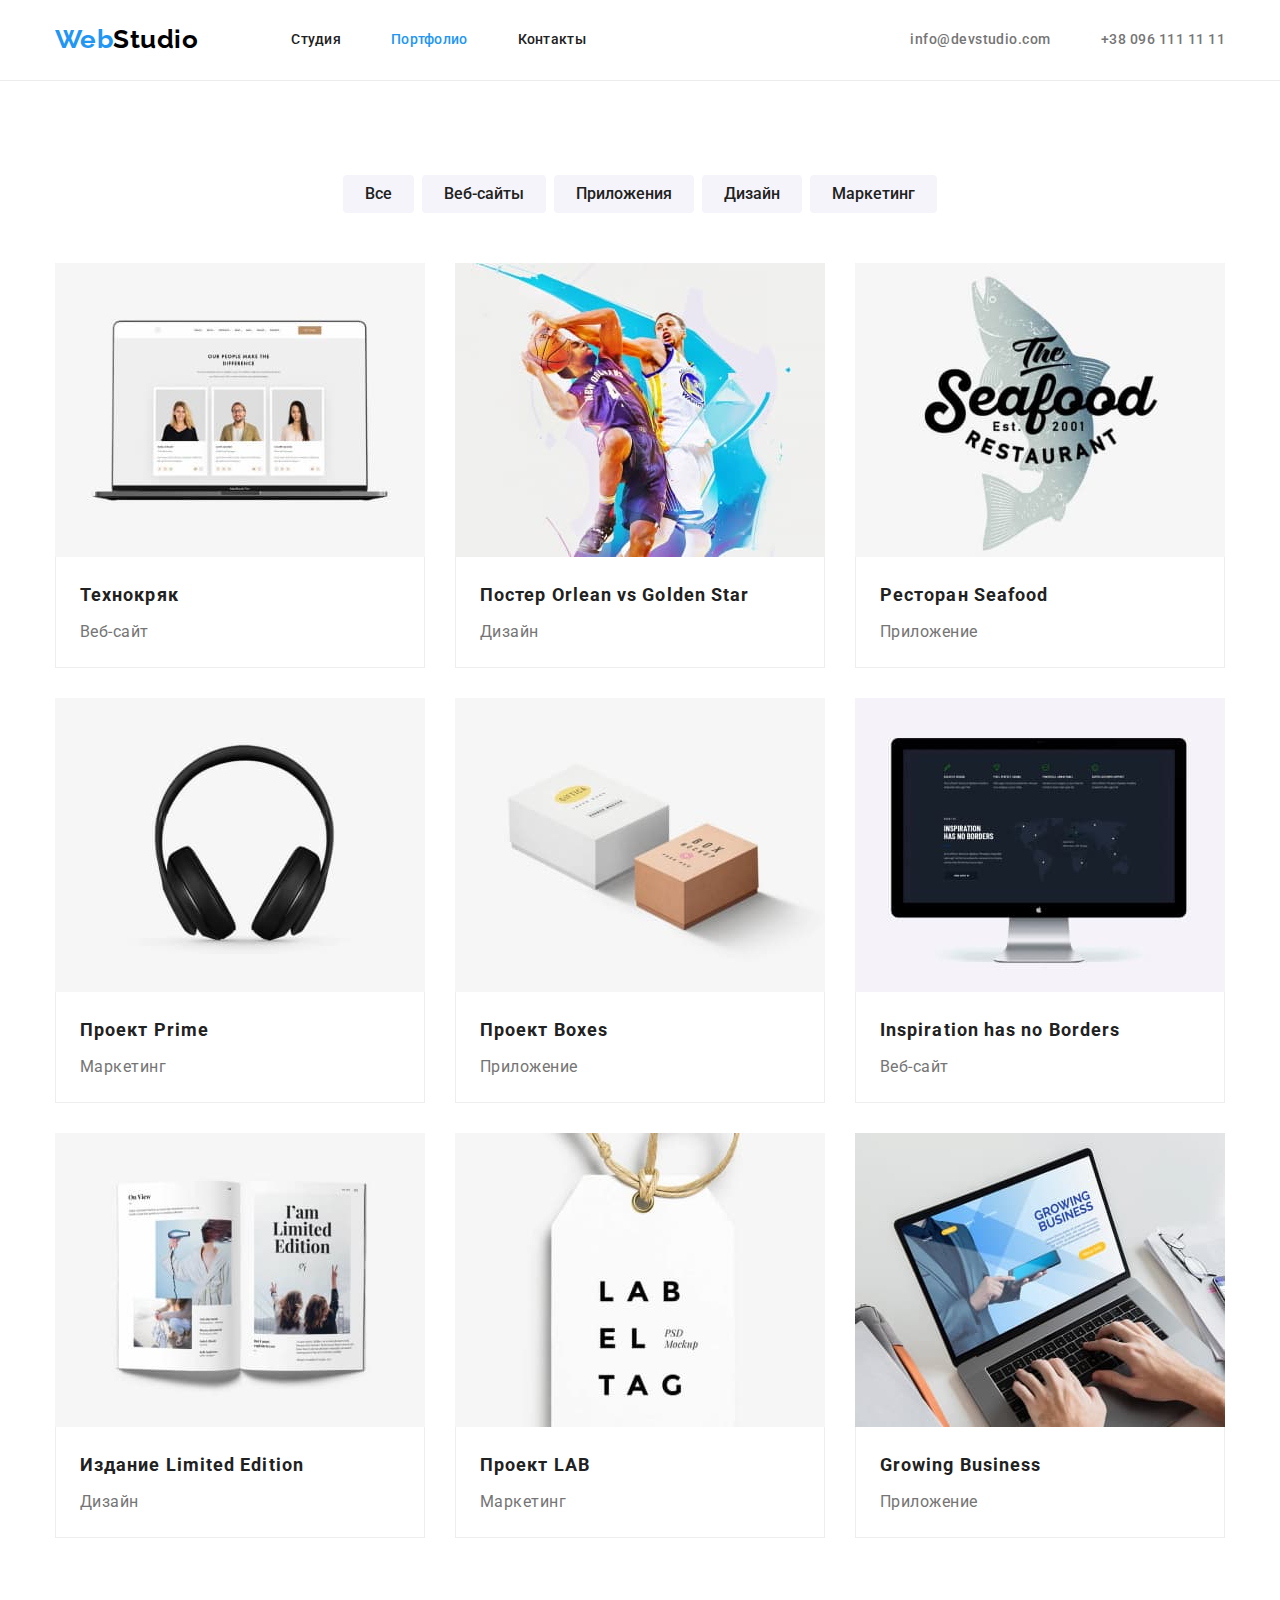
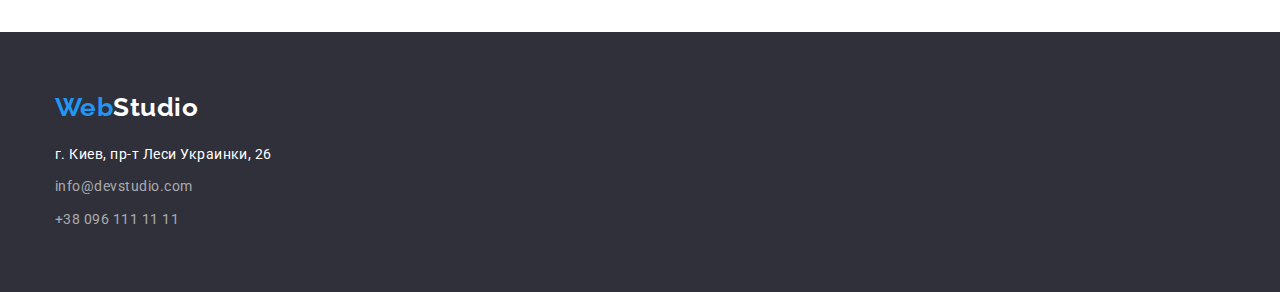
==== portfolio.html @ d902b006 "добавляет 3 домашнюю работу" ====
<!DOCTYPE html>
<html lang="ru">
    <head>        
        <meta charset="UTF-8">
        <meta http-equiv="X-UA-Compatible" content="IE=edge">
        <meta name="viewport" content="width=device-width, initial-scale=1.0">
        <title>Портфолио</title>
        <link rel="preconnect" href="https://fonts.gstatic.com">
        <link href="https://fonts.googleapis.com/css2?family=Raleway:wght@700&family=Roboto:wght@400;500;700;900&display=swap"
            rel="stylesheet">
        <link rel="stylesheet" href="https://cdnjs.cloudflare.com/ajax/libs/modern-normalize/0.2.0/modern-normalize.min.css">
        <link rel="stylesheet" href="./css/style.css">
    </head>

    <body>
        <header class="page-header"> 
            <div class="conteiner nav-conteiner">
                <nav class="nav-content">
                    <div class="whole-logo"><a class="logo-heder" href=""> <span class="logo-accent">Web</span>Studio</a></div>
                    <div class="nav-item-position">
                        <ul class="navigation-list list">
                            <li>
                                <a class="link" href="./index.html">Студия</a>
                            </li>
                            <li>
                                <a class="link-active" href="">Портфолио</a>
                            </li>
                            <li>
                                <a class="link" href="">Контакты</a>
                            </li>
                        </ul>
                    </div>
                </nav> 
                <address>   
                    <ul class="list addres-list">
                        <li>
                            <a class="addres-link" href="info@devstudio.com">info@devstudio.com</a>
                        </li>
                        <li>
                            <a class="addres-link" href="tel:+380961111111">+38 096 111 11 11</a>
                        </li>
                    </ul>
                </address>
            </div>
        </header>
        <main>   
             <section class="section">
                <div class="conteiner">
                    <h1 class="visually-hidden">Фильтр</h1>            
                    <ul class="button-list list">
                        <li>
                            <button class="button" type="button">Все</button>
                        </li>
                        <li>
                            <button class="button" type="button">Веб-сайты</button>
                        </li>
                        <li>
                            <button class="button" type="button">Приложения</button>
                        </li>
                        <li>
                            <button class="button" type="button">Дизайн</button>
                        </li>
                        <li>
                            <button class="button" type="button">Маркетинг</button>
                        </li>
                    </ul>
                    <ul class="button-list-img list">
                        <li class="item">
                                <a href=""> 
                                <img src="./img-portfolio/img7.jpg" alt="Десктоп с открытой страницей веб студии" width="370" height="294">
                                </a>
                                <div class="card-content">
                                    <h2 class="filtr-title">Технокряк</h2>
                                    <p class="filtr-text">Веб-сайт</p>
                                </div>
                        </li>
                        <li class="item">
                            <a href="">
                                <img src="./img-portfolio/img8.jpg" alt="Постер с двумя игращими баскетболистами" width="370" height="294">
                            </a>
                            <div class="card-content">
                                <h2 class="filtr-title">Постер <span lang="en"> Orlean vs Golden Star</span></h2>
                                <p class="filtr-text">Дизайн</p>
                            </div>
                        </li>
                        <li class="item">
                            <a href="">
                                <img src="./img-portfolio/img9.jpg" alt="Логотип ресторана с лососем" width="370" height="294">
                            </a>
                            <div class="card-content">
                                <h2 class="filtr-title">Ресторан <span lang="en">Seafood</span></h2>
                                <p class="filtr-text">Приложение</p>
                            </div>
                        </li>
                        <li class="item">
                            <a href="">
                                <img src="./img-portfolio/img10.jpg" alt="Наушники" width="370" height="294">
                            </a>
                            <div class="card-content">
                                <h2 class="filtr-title">Проект <span lang="en">Prime</span></h2>
                                <p class="filtr-text">Маркетинг</p>
                            </div>  
                        </li>
                        <li class="item">
                            <a href="">
                                <img src="./img-portfolio/img11.jpg" alt="Две коробки" width="370" height="294">
                            </a>
                             <div class="card-content">
                                <h2 class="filtr-title">Проект <span lang="en">Boxes</span></h2>
                                <p class="filtr-text">Приложение</p>
                            </div>
                        </li>
                        <li class="item">
                            <a href="">
                                <img src="./img-portfolio/img12.jpg" alt="Манитор" width="370" height="294">
                            </a>
                            <div class="card-content">
                                <h2 lang="en" class="filtr-title">Inspiration has no Borders</h2>
                                <p class="filtr-text">Веб-сайт</p>
                            </div>
                        </li>
                        <li class="item">
                            <a href="">
                                <img src="./img-portfolio/img13.jpg" alt="Журнал" width="370" height="294">
                            </a>
                            <div class="card-content">
                                <h2 class="filtr-title">Издание <span lang="en">Limited Edition</span></h2>
                                <p class="filtr-text">Дизайн</p>
                            </div> 
                        </li>
                        <li class="item">
                            <a href="">
                                <img src="./img-portfolio/img14.jpg" alt="Бирка" width="370" height="294">
                            </a>
                            <div class="card-content">
                                <h2 class="filtr-title">Проект <span lang="en">LAB</span></h2>
                                <p class="filtr-text">Маркетинг</p>
                            </div>
                        </li>
                        <li class="item">
                            <a href="">
                                <img src="./img-portfolio/img15.jpg" alt="Работа на десктопе" width="370" height="294">
                            </a>
                            <div class="card-content">
                                <h2 lang="en" class="filtr-title">Growing Business</h2>
                                <p class="filtr-text">Приложение</p>
                            </div>
                        </li>
                    </ul>
                </div>
            </section>
        </main>
    <footer class="footer-section">
        <div class="conteiner">
          <div class="whole-logo-footer"><a class="logo-footer" href=""> <span class="logo-accent">Web</span>Studio</a></div>  
            <address>
                <ul class="list-links list">
                    <li> 
                        <a class="footer-address" href="https://goo.gl/maps/ZnSTFUXLA3fi5XPu8" target="_blank" rel="noopener noreferrer">г. Киев, пр-т Леси Украинки, 26</a> 
                    </li>                     
                    <li>
                        <a class="footer-links" href="info@devstudio.com">info@devstudio.com</a>
                    </li>
                    <li>
                        <a class="footer-links" href="tel:+380961111111">+38 096 111 11 11</a>
                    </li>
                </ul> 
            </address>
        </div>               
    </footer>             
</body>

</html>
---- css/style.css ----
:root {
  --accent-color: #2196f3;
  --main-text-color: #757575;
  --title-color: #212121;
  --buttons-color: #f5f4fa;
  --complementary-color: #ffffff;
  --hover-focus-color: #188ce8;
}
body {
  color: var(--main-text-color);
  background-color: var(--complementary-color);
  font-family: 'Roboto', sans-serif;
  letter-spacing: 0.03em;
}
h1,
h2,
h3,
p,
ul {
  margin-top: 0px;
}

.logo-heder {
  color: black;
  font-family: Raleway;
  font-weight: 700;
  font-size: 26px;
  line-height: 1.19;
  text-decoration: none;
}
.logo-footer {
  color: var(--complementary-color);
  font-family: Raleway;
  font-weight: 700;
  font-size: 26px;
  line-height: 1.19;
  text-decoration: none;
}
.logo-accent {
  color: var(--accent-color);
}
.page-header {
  border-bottom: 1px solid #ececec;
  padding-top: 24px;
  padding-bottom: 25px;
}

.navigation-list {
  font-style: normal;
  list-style-type: none;
  margin-bottom: 0px;
  margin-top: 0px;

  display: flex;
}

.navigation-list li {
  margin-right: 50px;
}
.navigation-list li:last-child {
  margin-right: 0px;
}

.nav-content {
  display: flex;
  align-items: center;
  margin-right: auto;
}
.nav-conteiner {
  display: flex;
  align-items: center;
}
.addres-list {
  display: flex;
  margin-bottom: 0px;
  margin-top: 0px;
}

.addres-list .addres-link {
  color: var(--main-text-color);
  font-style: normal;
  text-decoration: none;
  font-weight: 500;
  font-size: 14px;
  line-height: 1.14;
}
.addres-list :not(:first-child) {
  margin-left: 50px;
}
.addres-list .addres-link:hover {
  color: var(--accent-color);
}
.addres-link:focus {
  color: var(--accent-color);
}

.whole-logo {
  display: block;
  margin-right: 93px;
}

.link {
  color: var(--title-color);
  font-weight: 500;
  font-size: 14px;
  line-height: 1.14;
  letter-spacing: 0.02em;
  text-decoration: none;
}

.link:hover {
  color: var(--accent-color);
}
.link:focus {
  color: var(--accent-color);
}

.link-active:active {
  color: var(--accent-color);
}
.link-active {
  color: var(--accent-color);
  font-weight: 500;
  font-size: 14px;
  line-height: 1.14;
  letter-spacing: 0.02em;
  text-decoration: none;
}
.link-active:hover {
  color: var(--title-color);
}
.link-active:focus {
  color: var(--title-color);
}

.hero-section {
  padding-top: 200px;
  padding-bottom: 200px;

  background-color: #2f303a;
  font-weight: 900;
  font-size: 44px;
  line-height: 1.36;
  text-align: center;
  letter-spacing: 0.06em;
  text-transform: uppercase;
}
.hero-title {
  color: var(--complementary-color);
  font-weight: 900;
  font-style: normal;
  font-size: 44px;
  line-height: 1.36;
  text-align: center;
  letter-spacing: 0.06em;
  text-transform: uppercase;
  margin-bottom: 30px;
}
.hero-button {
  display: block;
  margin-left: auto;
  margin-right: auto;
  color: var(--complementary-color);
  background-color: var(--accent-color);
  font-weight: 700;
  font-size: 16px;
  line-height: 1.87;
  align-items: center;
  text-align: center;
  letter-spacing: 0.06em;
  cursor: pointer;
  border-radius: 4px;
  border: none;
  height: 50px;
  min-width: 200px;
  width: 200px;
  height: 50px;
}
.hero-button:hover {
  color: var(--complementary-color);
  background-color: var(--hover-focus-color);
}
.hero-button:focus {
  color: var(--complementary-color);
  background-color: var(--hover-focus-color);
}
.title {
  color: var(--title-color);
  font-weight: 700;
  font-size: 36px;
  line-height: 1.16;
  text-align: center;
  margin-bottom: 50px;
}
.list {
  list-style: none;
  padding-left: 0px;
  margin: 0;
}
.footer-section {
  background-color: #2f303a;
  padding-top: 60px;
  padding-bottom: 60px;
}

.whole-logo-footer {
  margin-bottom: 20px;
}

.list-links {
  list-style-type: none;
  font-size: 14px;
  line-height: 1.71;
}

.list-links li:not(:last-child) {
  margin-bottom: 9px;
}
.footer-links {
  color: rgba(255, 255, 255, 0.6);
  text-decoration: none;
  font-style: normal;
  font-weight: normal;
  font-size: 14px;
  line-height: 1.71;
}

.footer-address {
  color: var(--complementary-color);
  text-decoration: none;
  font-style: normal;
  font-weight: normal;
  font-size: 14px;
  line-height: 1.71;
}

.button {
  color: var(--title-color);
  background-color: var(--buttons-color);
  font-weight: 500;
  font-size: 16px;
  line-height: 1.62;
  text-align: center;
  cursor: pointer;
  font-family: inherit;
  border-radius: 4px;
  padding-left: 22px;
  padding-right: 22px;
  padding-top: 6px;
  padding-bottom: 6px;
  border: none;
}

.button-list {
  display: flex;
  justify-content: center;
  margin-bottom: 50px;

  list-style-type: none;
  font-family: inherit;
}

.button-list > li:not(:last-child) {
  margin-right: 8px;
}
.button:hover {
  color: var(--complementary-color);
  background-color: var(--accent-color);
}
.button:focus {
  color: var(--complementary-color);
  background-color: var(--accent-color);
}

.button-list-img {
  display: flex;
  flex-wrap: wrap;
  padding: 0;
  margin: 0;

  list-style-type: none;
  font-family: inherit;
}

.item {
  width: calc(100%-60px / 3);
  margin-right: 30px;
  margin-bottom: 30px;
}

.item:nth-child(3n) {
  margin-right: 0px;
}
.item:nth-last-child(-n + 3) {
  margin-bottom: 0px;
}

.card-content {
  padding-left: 24px;
  padding-right: 24px;
  padding-top: 20px;
  padding-bottom: 20px;
  border-right: 1px solid #eeeeee;
  border-bottom: 1px solid #eeeeee;
  border-left: 1px solid #eeeeee;
}
.visually-hidden {
  position: absolute !important;
  clip: rect(1px 1px 1px 1px);
  clip: rect(1px, 1px, 1px, 1px);
  padding: 0 !important;
  border: 0 !important;
  height: 1px !important;
  width: 1px !important;
  overflow: hidden;
}
.about-section {
  background-color: var(--buttons-color);
}
.about-us-title {
  color: var(--title-color);
  font-weight: 700;
  font-size: 14px;
  line-height: 1.14;
  text-transform: uppercase;
  margin-bottom: 10px;
}
.about-us-text {
  color: var(--main-text-color);
  font-size: 14px;
  line-height: 1.71;
}
.about-item {
  margin-right: 30px;
}
.about-item:last-child {
  margin-right: 0px;
}
.filtr-title {
  margin: 0;
  margin-bottom: 4px;

  color: var(--title-color);
  font-weight: 700;
  font-size: 18px;
  line-height: 2;
  letter-spacing: 0.06em;
}
.filtr-text {
  font-size: 16px;
  line-height: 1.87;
  margin-bottom: 0px;
}
.names-of-team {
  color: var(--title-color);
  font-weight: 500;
  font-size: 16px;
  line-height: 1.18;
  margin: 0;
  margin-bottom: 10px;
}
.position-of-team {
  font-size: 16px;
  line-height: 1.18;
  margin-bottom: 0px;
}
.conteiner {
  box-sizing: border-box;
  width: 1200px;
  margin-left: auto;
  margin-right: auto;
  padding-left: 15px;
  padding-right: 15px;
}

img {
  display: block;
  max-width: 100%;
  height: auto;
}
.section {
  padding-top: 94px;
  padding-bottom: 94px;
}
.section-no {
  padding-bottom: 94px;
}
.about {
  display: flex;
}
.items {
  display: flex;
  justify-content: space-between;
}
.work {
  display: flex;
  justify-content: space-between;
}
.card-item {
  display: flex;
  flex-direction: column;
  background-color: var(--complementary-color);
  text-align: center;
  box-shadow: 0px 1px 3px rgba(0, 0, 0, 0.12), 0px 1px 1px rgba(0, 0, 0, 0.14),
    0px 2px 1px rgba(0, 0, 0, 0.2);
  border-radius: 0px 0px 4px 4px;
}
.card-item-team {
  padding-top: 30px;
  padding-bottom: 30px;
}
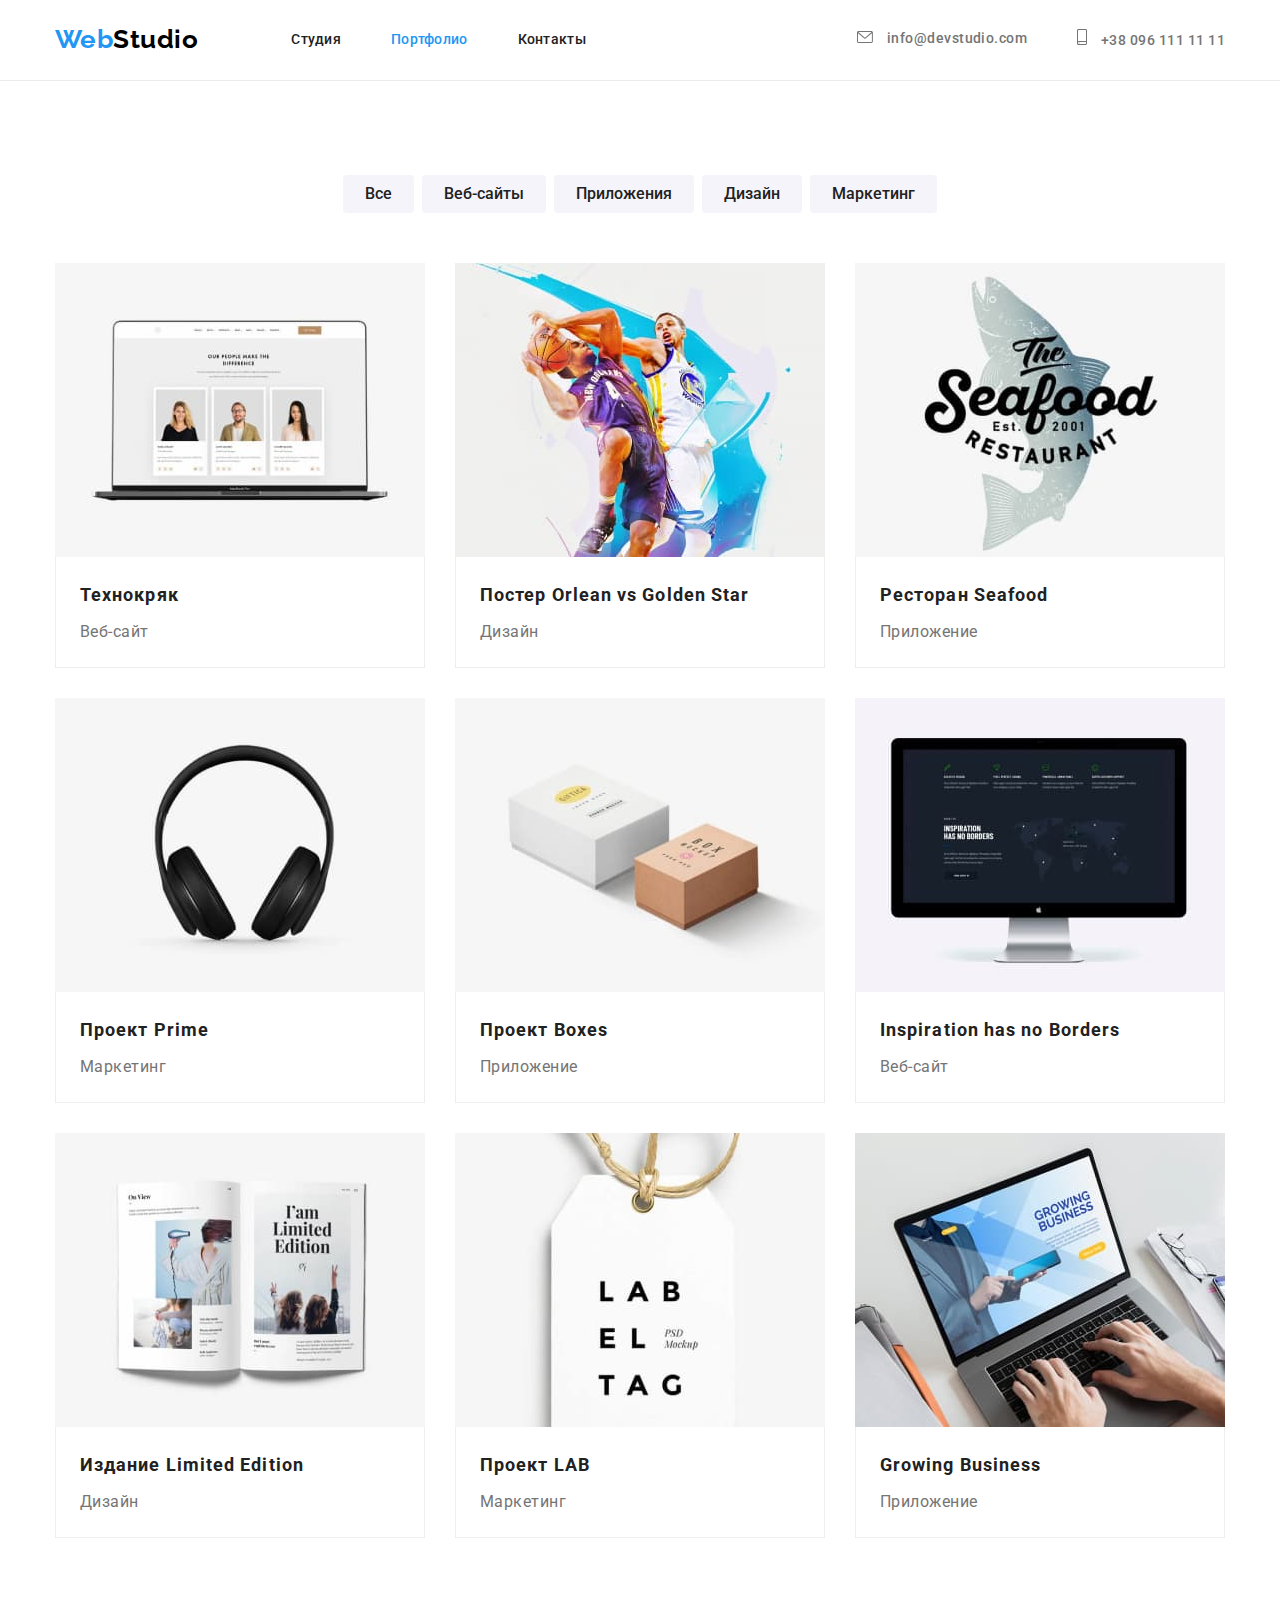
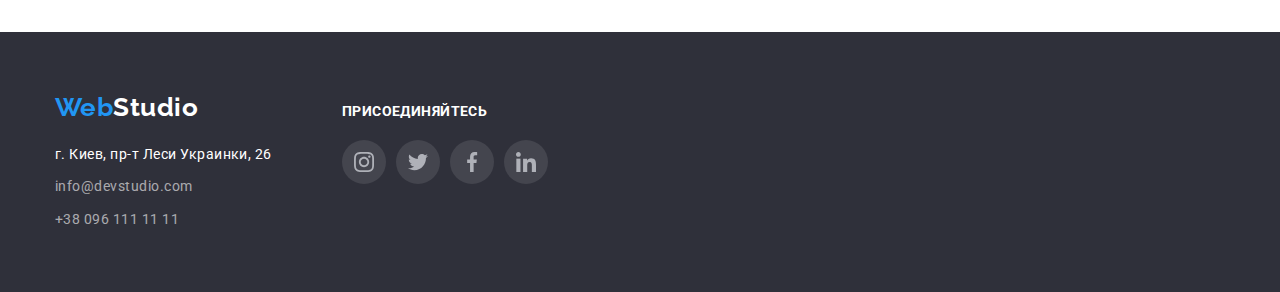
==== commit 52e31d84: "добавляет иконки конверта и телефона, и футер" ====
--- a/portfolio.html
+++ b/portfolio.html
@@ -34,10 +34,20 @@
                 <address>   
                     <ul class="list addres-list">
                         <li>
-                            <a class="addres-link" href="info@devstudio.com">info@devstudio.com</a>
-                        </li>
-                        <li>
-                            <a class="addres-link" href="tel:+380961111111">+38 096 111 11 11</a>
+                            <a class="addres-link" href="info@devstudio.com">
+                                <svg width=16 hight=12 class="envelope-icon">
+                                    <use href="./images/sprite.svg#icon-envelope"></use>
+                                </svg>
+                                info@devstudio.com
+                            </a>
+                        </li>
+                        <li>
+                            <a class="addres-link" href="tel:+380961111111">
+                                <svg width=10 hight=16 class="smartphone-icon">
+                                    <use href="./images/sprite.svg#icon-smartphone"></use>
+                                </svg>
+                                +38 096 111 11 11
+                            </a>
                         </li>
                     </ul>
                 </address>
@@ -65,26 +75,28 @@
                         </li>
                     </ul>
                     <ul class="button-list-img list">
-                        <li class="item">
-                                <a href=""> 
+                        <li class="item card">
+                            <a class="filtr-link" href=""> 
                                 <img src="./img-portfolio/img7.jpg" alt="Десктоп с открытой страницей веб студии" width="370" height="294">
-                                </a>
+                             </a>      
                                 <div class="card-content">
                                     <h2 class="filtr-title">Технокряк</h2>
                                     <p class="filtr-text">Веб-сайт</p>
-                                </div>
-                        </li>
-                        <li class="item">
-                            <a href="">
+                                </div>  
+                                                  
+                        </li>
+                        <li class="item">
+                            <a class="filtr-link" href="">
                                 <img src="./img-portfolio/img8.jpg" alt="Постер с двумя игращими баскетболистами" width="370" height="294">
-                            </a>
-                            <div class="card-content">
-                                <h2 class="filtr-title">Постер <span lang="en"> Orlean vs Golden Star</span></h2>
-                                <p class="filtr-text">Дизайн</p>
-                            </div>
-                        </li>
-                        <li class="item">
-                            <a href="">
+                           </a>
+                                <div class="card-content">
+                                    <h2 class="filtr-title">Постер <span lang="en"> Orlean vs Golden Star</span></h2>
+                                    <p class="filtr-text">Дизайн</p>
+                                </div> 
+                             
+                        </li>
+                        <li class="item">
+                            <a class="filtr-link" href="">
                                 <img src="./img-portfolio/img9.jpg" alt="Логотип ресторана с лососем" width="370" height="294">
                             </a>
                             <div class="card-content">
@@ -93,7 +105,7 @@
                             </div>
                         </li>
                         <li class="item">
-                            <a href="">
+                            <a class="filtr-link" href="">
                                 <img src="./img-portfolio/img10.jpg" alt="Наушники" width="370" height="294">
                             </a>
                             <div class="card-content">
@@ -102,7 +114,7 @@
                             </div>  
                         </li>
                         <li class="item">
-                            <a href="">
+                            <a class="filtr-link" href="">
                                 <img src="./img-portfolio/img11.jpg" alt="Две коробки" width="370" height="294">
                             </a>
                              <div class="card-content">
@@ -111,7 +123,7 @@
                             </div>
                         </li>
                         <li class="item">
-                            <a href="">
+                            <a class="filtr-link" href="">
                                 <img src="./img-portfolio/img12.jpg" alt="Манитор" width="370" height="294">
                             </a>
                             <div class="card-content">
@@ -120,7 +132,7 @@
                             </div>
                         </li>
                         <li class="item">
-                            <a href="">
+                            <a class="filtr-link" href="">
                                 <img src="./img-portfolio/img13.jpg" alt="Журнал" width="370" height="294">
                             </a>
                             <div class="card-content">
@@ -129,7 +141,7 @@
                             </div> 
                         </li>
                         <li class="item">
-                            <a href="">
+                            <a class="filtr-link" href="">
                                 <img src="./img-portfolio/img14.jpg" alt="Бирка" width="370" height="294">
                             </a>
                             <div class="card-content">
@@ -138,7 +150,7 @@
                             </div>
                         </li>
                         <li class="item">
-                            <a href="">
+                            <a class="filtr-link" href="">
                                 <img src="./img-portfolio/img15.jpg" alt="Работа на десктопе" width="370" height="294">
                             </a>
                             <div class="card-content">
@@ -151,22 +163,60 @@
             </section>
         </main>
     <footer class="footer-section">
-        <div class="conteiner">
-          <div class="whole-logo-footer"><a class="logo-footer" href=""> <span class="logo-accent">Web</span>Studio</a></div>  
-            <address>
-                <ul class="list-links list">
-                    <li> 
-                        <a class="footer-address" href="https://goo.gl/maps/ZnSTFUXLA3fi5XPu8" target="_blank" rel="noopener noreferrer">г. Киев, пр-т Леси Украинки, 26</a> 
-                    </li>                     
-                    <li>
-                        <a class="footer-links" href="info@devstudio.com">info@devstudio.com</a>
-                    </li>
-                    <li>
-                        <a class="footer-links" href="tel:+380961111111">+38 096 111 11 11</a>
-                    </li>
-                </ul> 
-            </address>
-        </div>               
+     <div class="conteiner">
+         <div class="footer-wrap">
+            <div class="footer-part">
+            <div class="whole-logo-footer"><a class="logo-footer" href=""> <span class="logo-accent">Web</span>Studio</a></div>  
+                <address class="addres">
+                    <ul class="list-links list">
+                        <li> 
+                            <a class="footer-address" href="https://goo.gl/maps/ZnSTFUXLA3fi5XPu8" target="_blank" rel="noopener noreferrer">г. Киев, пр-т Леси Украинки, 26</a> 
+                        </li>                     
+                        <li>
+                            <a class="footer-links" href="info@devstudio.com">info@devstudio.com</a>
+                        </li>
+                        <li>
+                            <a class="footer-links" href="tel:+380961111111">+38 096 111 11 11</a>
+                        </li>
+                    </ul> 
+                </address>
+            </div>
+            <div class="footer-part">
+                <h3 class="join-title">присоединяйтесь</h3>
+                <ul class="social-list list">
+                    <li class="social-item">
+                        <a class="social-icon-link" href="">
+                            <svg class="social-icon join">
+                                <use href="./images/sprite.svg#icon-instagram"></use>
+                            </svg>
+                        </a>
+                    </li>
+                    <li class="social-item">
+                        <a class="social-icon-link" href="">
+                            <svg class="social-icon join">
+                                <use href="./images/sprite.svg#icon-twitter"></use>
+                            </svg>
+                        </a>
+                    </li>
+                    <li class="social-item">
+                        <a class="social-icon-link" href="">
+                            <svg class="social-icon join">
+                                <use href="./images/sprite.svg#icon-facebook"></use>
+                            </svg>
+                        </a>
+                    </li>
+                    <li class="social-item">
+                        <a class="social-icon-link" href="">
+                            <svg class="social-icon join">
+                                <use href="./images/sprite.svg#icon-linkedin"></use>
+                            </svg>
+                        </a>
+                    </li>
+                
+                </ul>
+            </div>
+        </div>
+    </div>               
     </footer>             
 </body>
 
--- a/css/style.css
+++ b/css/style.css
@@ -137,16 +137,30 @@
   padding-top: 200px;
   padding-bottom: 200px;
 
-  background-color: #2f303a;
   font-weight: 900;
   font-size: 44px;
   line-height: 1.36;
   text-align: center;
   letter-spacing: 0.06em;
   text-transform: uppercase;
-}
+
+  max-width: 1600px;
+  background-size: cover;
+  background-position: center;
+  background-repeat: no-repeat;
+  background-image: linear-gradient(
+      rgba(47, 48, 58, 0.4),
+      rgba(47, 48, 58, 0.4)
+    ),
+    url(../images/img.hero.jpg);
+}
+
 .hero-title {
-  color: var(--complementary-color);
+  margin-bottom: 30px;
+  width: 696px;
+  margin-left: auto;
+  margin-right: auto;
+
   font-weight: 900;
   font-style: normal;
   font-size: 44px;
@@ -154,8 +168,9 @@
   text-align: center;
   letter-spacing: 0.06em;
   text-transform: uppercase;
-  margin-bottom: 30px;
-}
+  color: var(--complementary-color);
+}
+
 .hero-button {
   display: block;
   margin-left: auto;
@@ -232,6 +247,12 @@
   font-weight: normal;
   font-size: 14px;
   line-height: 1.71;
+}
+.footer-links:hover,
+.footer-address:hover,
+.footer-links:focus,
+.footer-address:focus {
+  color: var(--hover-focus-color);
 }
 
 .button {
@@ -249,6 +270,7 @@
   padding-top: 6px;
   padding-bottom: 6px;
   border: none;
+  display: inline-block;
 }
 
 .button-list {
@@ -263,15 +285,20 @@
 .button-list > li:not(:last-child) {
   margin-right: 8px;
 }
-.button:hover {
+.button:hover,
+.button:focus {
   color: var(--complementary-color);
   background-color: var(--accent-color);
-}
-.button:focus {
-  color: var(--complementary-color);
-  background-color: var(--accent-color);
-}
-
+  box-shadow: 0px 4px 4px 0px #000000 25 %;
+}
+
+.filtr-link:hover .item {
+  box-shadow: 1px 4px 6px 0px 0, 0, 0, 0, 16;
+
+  box-shadow: 0px 4px 4px 0px 0, 0, 0, 0, 06;
+
+  box-shadow: 0px 1px 1px 0px 0, 0, 0, 0, 12;
+}
 .button-list-img {
   display: flex;
   flex-wrap: wrap;
@@ -324,6 +351,7 @@
   line-height: 1.14;
   text-transform: uppercase;
   margin-bottom: 10px;
+  margin-top: 30px;
 }
 .about-us-text {
   color: var(--main-text-color);
@@ -351,6 +379,12 @@
   line-height: 1.87;
   margin-bottom: 0px;
 }
+
+/* ховер на крточки фильтра */
+.filtr-link:hover .item {
+  box-shadow: 0px 4px 4px 0px 0, 0, 0, 0, 25;
+}
+
 .names-of-team {
   color: var(--title-color);
   font-weight: 500;
@@ -362,7 +396,7 @@
 .position-of-team {
   font-size: 16px;
   line-height: 1.18;
-  margin-bottom: 0px;
+  margin-bottom: 16px;
 }
 .conteiner {
   box-sizing: border-box;
@@ -409,3 +443,144 @@
   padding-top: 30px;
   padding-bottom: 30px;
 }
+
+/* иконки в хедере */
+
+.envelope-icon {
+  width: 16px;
+  height: 12px;
+  margin-right: 10px;
+  fill: var(--main-text-color);
+}
+.smartphone-icon {
+  width: 10px;
+  height: 16px;
+  margin-right: 10px;
+  fill: var(--main-text-color);
+}
+.addres-link:focus .envelope-icon,
+.addres-link:hover .envelope-icon {
+  fill: var(--hover-focus-color);
+}
+
+.addres-link:focus .smartphone-icon,
+.addres-link:hover .smartphone-icon {
+  fill: var(--hover-focus-color);
+}
+/* иконки о нас */
+
+.about-item::before {
+  content: '';
+  display: inline-flex;
+  width: 270px;
+  height: 120px;
+  background-color: var(--buttons-color);
+  background-repeat: no-repeat;
+  background-position: center;
+  background-size: auto;
+}
+
+.antenna::before {
+  content: '';
+  background-image: url(../images/antenna.svg);
+}
+.clock::before {
+  content: '';
+  background-color: var(--buttons-color);
+  background-image: url(../images/clock.svg);
+}
+.diagram::before {
+  content: '';
+  background-color: var(--buttons-color);
+  background-image: url(../images/diagram.svg);
+}
+.astronaut::before {
+  content: '';
+  background-color: var(--buttons-color);
+  background-image: url(../images/astronaut.svg);
+}
+
+/* иконки клиентов */
+
+.clients-list-item {
+  width: calc(100%-150px / 6);
+}
+.clients-list-item:not(:last-child) {
+  margin-right: 30px;
+}
+
+.client-link {
+  display: flex;
+  border: 1px solid #afb1b8;
+  border-radius: 3px;
+  fill: #afb1b8;
+}
+.clients-list {
+  display: flex;
+  flex-wrap: nowrap;
+}
+.client-link:hover .client-icon {
+  fill: var(--hover-focus-color);
+  border: 1px solid var(--hover-focus-color);
+}
+.client-link:focus .client-icon {
+  fill: var(--hover-focus-color);
+  border: 1px solid var(--hover-focus-color);
+}
+
+/* иконки соцсети */
+
+.social-icon {
+  width: 20px;
+  height: 20px;
+  fill: #afb1b8;
+}
+.social-item {
+  display: inline-flex;
+}
+.social-icon-link {
+  display: inline-flex;
+  width: 44px;
+  height: 44px;
+  justify-content: center;
+  align-items: center;
+  background-color: rgba(255, 255, 255, 0.1);
+  border-radius: 50%;
+}
+.social-item:not(:last-child) {
+  margin-right: 10px;
+}
+
+.social-list {
+  display: inline-flex;
+}
+
+.social-icon-link:hover,
+.social-item:hover .social-icon {
+  fill: var(--complementary-color);
+  background-color: var(--hover-focus-color);
+}
+.social-icon-link:focus,
+.social-item:focus .social-icon {
+  fill: var(--complementary-color);
+  background-color: var(--hover-focus-color);
+}
+/* footer */
+.join-title {
+  margin-bottom: 20px;
+  font-weight: 700;
+  font-size: 14px;
+  line-height: 1.14;
+  letter-spacing: 0.03em;
+  text-transform: uppercase;
+  color: var(--complementary-color);
+}
+.footer-wrap {
+  display: flex;
+  flex-wrap: nowrap;
+  align-items: baseline;
+}
+.footer-part:not(:last-child) {
+  margin-right: 70px;
+}
+/* ховер фокус на карточки фильтра */
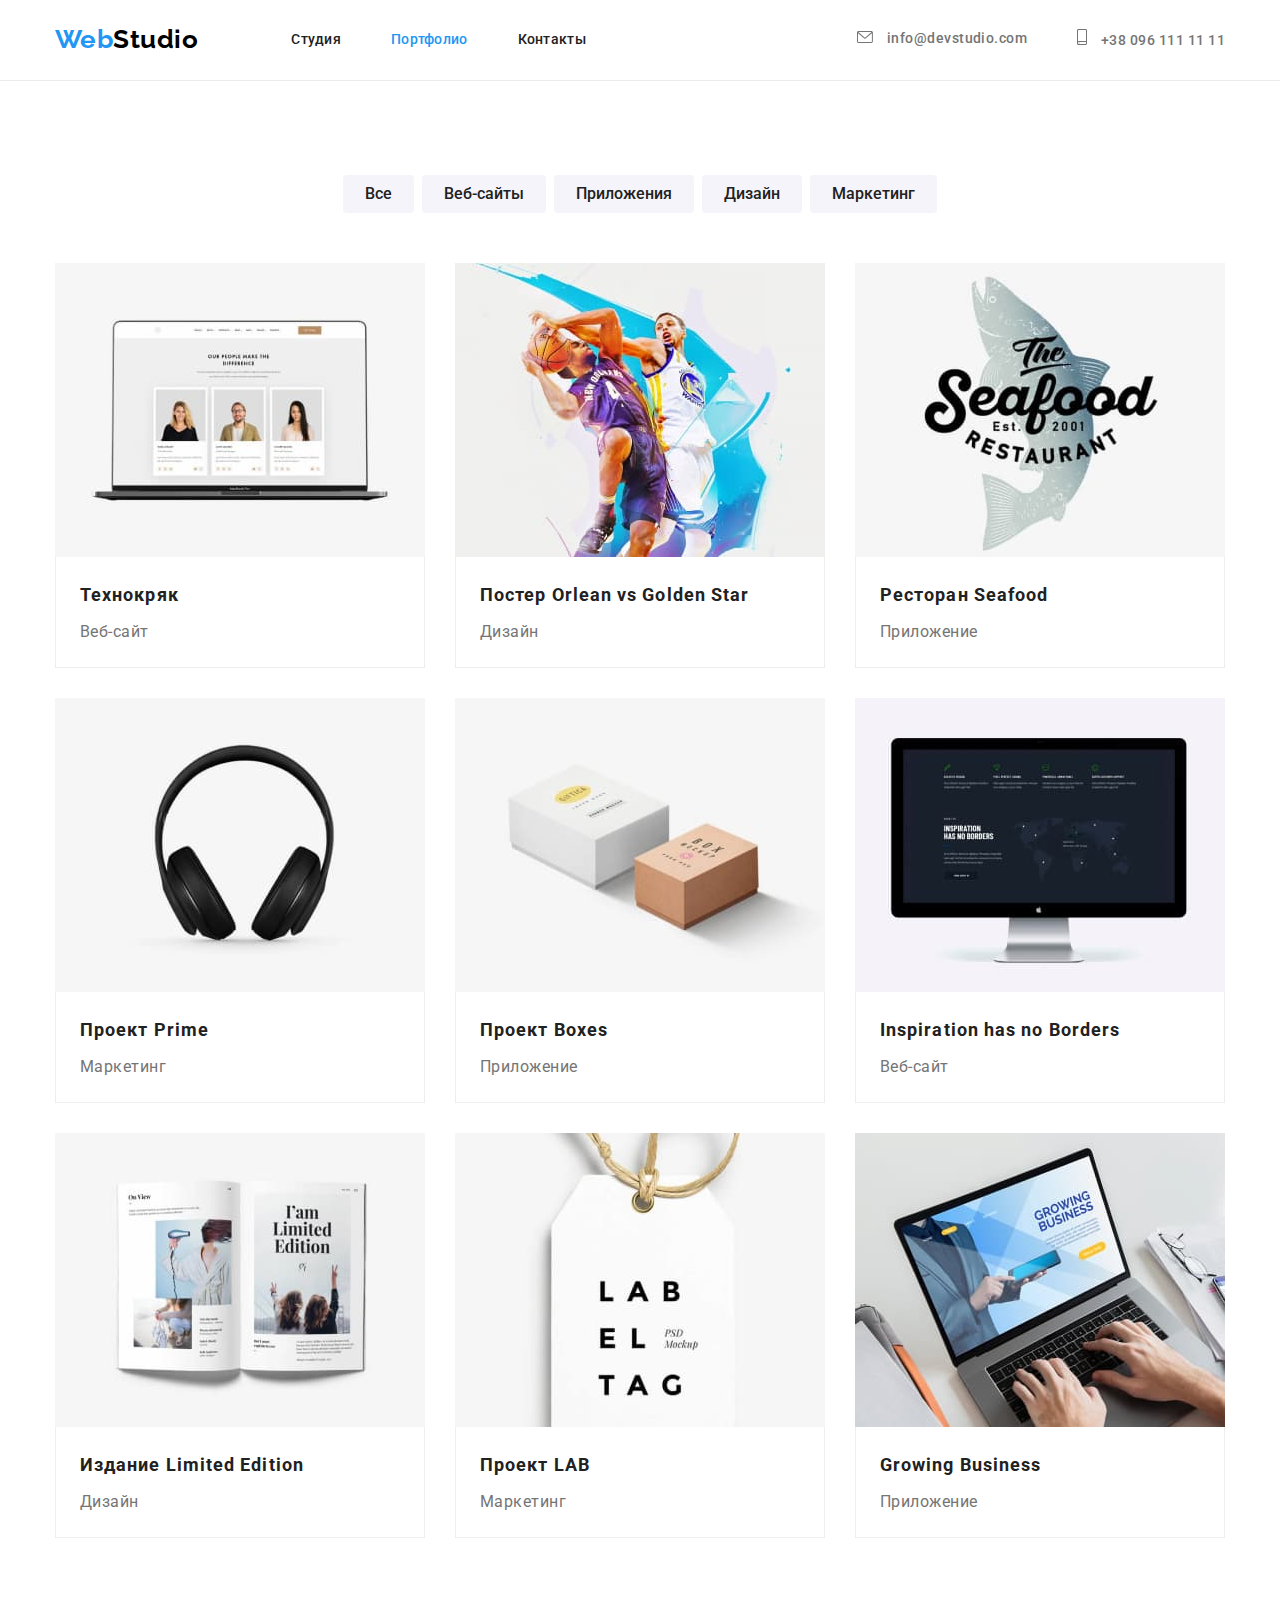
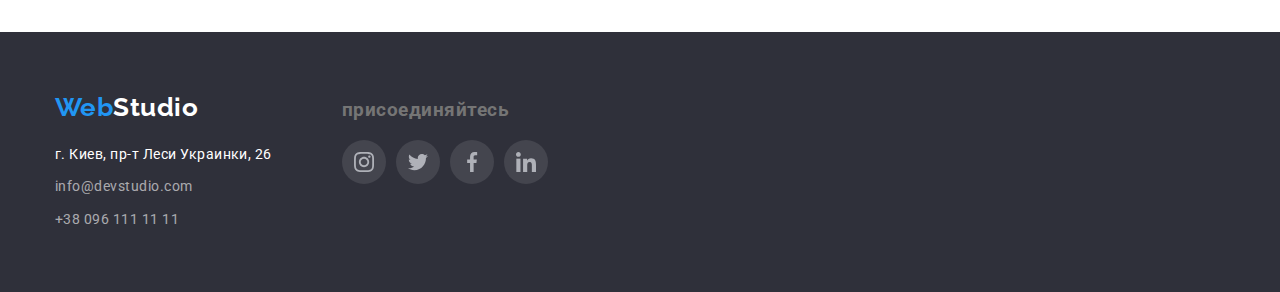
==== commit c7b4eb46: "фиксит ховер соцсетей и карточек портфолио" ====
--- a/portfolio.html
+++ b/portfolio.html
@@ -35,7 +35,7 @@
                     <ul class="list addres-list">
                         <li>
                             <a class="addres-link" href="info@devstudio.com">
-                                <svg width=16 hight=12 class="envelope-icon">
+                                <svg width=16 height=12 class="envelope-icon">
                                     <use href="./images/sprite.svg#icon-envelope"></use>
                                 </svg>
                                 info@devstudio.com
@@ -43,7 +43,7 @@
                         </li>
                         <li>
                             <a class="addres-link" href="tel:+380961111111">
-                                <svg width=10 hight=16 class="smartphone-icon">
+                                <svg width=10 height=16 class="smartphone-icon">
                                     <use href="./images/sprite.svg#icon-smartphone"></use>
                                 </svg>
                                 +38 096 111 11 11
@@ -77,86 +77,102 @@
                     <ul class="button-list-img list">
                         <li class="item card">
                             <a class="filtr-link" href=""> 
-                                <img src="./img-portfolio/img7.jpg" alt="Десктоп с открытой страницей веб студии" width="370" height="294">
-                             </a>      
-                                <div class="card-content">
-                                    <h2 class="filtr-title">Технокряк</h2>
-                                    <p class="filtr-text">Веб-сайт</p>
-                                </div>  
-                                                  
-                        </li>
-                        <li class="item">
-                            <a class="filtr-link" href="">
-                                <img src="./img-portfolio/img8.jpg" alt="Постер с двумя игращими баскетболистами" width="370" height="294">
-                           </a>
-                                <div class="card-content">
-                                    <h2 class="filtr-title">Постер <span lang="en"> Orlean vs Golden Star</span></h2>
-                                    <p class="filtr-text">Дизайн</p>
+                                <div class="whole-card">
+                                    <img src="./img-portfolio/img7.jpg" alt="Десктоп с открытой страницей веб студии" width="370" height="294">
+                                    <div class="card-content">
+                                        <h2 class="filtr-title">Технокряк</h2>
+                                        <p class="filtr-text">Веб-сайт</p>
+                                    </div> 
                                 </div> 
-                             
-                        </li>
-                        <li class="item">
-                            <a class="filtr-link" href="">
-                                <img src="./img-portfolio/img9.jpg" alt="Логотип ресторана с лососем" width="370" height="294">
-                            </a>
-                            <div class="card-content">
-                                <h2 class="filtr-title">Ресторан <span lang="en">Seafood</span></h2>
-                                <p class="filtr-text">Приложение</p>
-                            </div>
-                        </li>
-                        <li class="item">
-                            <a class="filtr-link" href="">
-                                <img src="./img-portfolio/img10.jpg" alt="Наушники" width="370" height="294">
-                            </a>
-                            <div class="card-content">
-                                <h2 class="filtr-title">Проект <span lang="en">Prime</span></h2>
-                                <p class="filtr-text">Маркетинг</p>
-                            </div>  
-                        </li>
-                        <li class="item">
-                            <a class="filtr-link" href="">
-                                <img src="./img-portfolio/img11.jpg" alt="Две коробки" width="370" height="294">
-                            </a>
-                             <div class="card-content">
-                                <h2 class="filtr-title">Проект <span lang="en">Boxes</span></h2>
-                                <p class="filtr-text">Приложение</p>
-                            </div>
-                        </li>
-                        <li class="item">
-                            <a class="filtr-link" href="">
-                                <img src="./img-portfolio/img12.jpg" alt="Манитор" width="370" height="294">
-                            </a>
-                            <div class="card-content">
-                                <h2 lang="en" class="filtr-title">Inspiration has no Borders</h2>
-                                <p class="filtr-text">Веб-сайт</p>
-                            </div>
-                        </li>
-                        <li class="item">
-                            <a class="filtr-link" href="">
-                                <img src="./img-portfolio/img13.jpg" alt="Журнал" width="370" height="294">
-                            </a>
-                            <div class="card-content">
-                                <h2 class="filtr-title">Издание <span lang="en">Limited Edition</span></h2>
-                                <p class="filtr-text">Дизайн</p>
-                            </div> 
-                        </li>
-                        <li class="item">
-                            <a class="filtr-link" href="">
-                                <img src="./img-portfolio/img14.jpg" alt="Бирка" width="370" height="294">
-                            </a>
-                            <div class="card-content">
-                                <h2 class="filtr-title">Проект <span lang="en">LAB</span></h2>
-                                <p class="filtr-text">Маркетинг</p>
-                            </div>
-                        </li>
-                        <li class="item">
-                            <a class="filtr-link" href="">
-                                <img src="./img-portfolio/img15.jpg" alt="Работа на десктопе" width="370" height="294">
-                            </a>
-                            <div class="card-content">
-                                <h2 lang="en" class="filtr-title">Growing Business</h2>
-                                <p class="filtr-text">Приложение</p>
-                            </div>
+                            </a>                      
+                        </li>
+                        <li class="item">
+                            <a class="filtr-link" href="">
+                                <div class="whole-card">
+                                    <img src="./img-portfolio/img8.jpg" alt="Постер с двумя игращими баскетболистами" width="370" height="294">
+                                    <div class="card-content">
+                                        <h2 class="filtr-title">Постер <span lang="en"> Orlean vs Golden Star</span></h2>
+                                        <p class="filtr-text">Дизайн</p>
+                                    </div> 
+                                </div>
+                             </a>
+                        </li>
+                        <li class="item">
+                            <a class="filtr-link" href="">
+                                <div class="whole-card">
+                                    <img src="./img-portfolio/img9.jpg" alt="Логотип ресторана с лососем" width="370" height="294">
+                                    <div class="card-content">
+                                        <h2 class="filtr-title">Ресторан <span lang="en">Seafood</span></h2>
+                                        <p class="filtr-text">Приложение</p>
+                                    </div>
+                                </div>
+                             </a>
+                        </li>
+                        <li class="item">
+                            <a class="filtr-link" href="">
+                                <div class="whole-card">
+                                    <img src="./img-portfolio/img10.jpg" alt="Наушники" width="370" height="294">
+                                    <div class="card-content">
+                                        <h2 class="filtr-title">Проект <span lang="en">Prime</span></h2>
+                                        <p class="filtr-text">Маркетинг</p>
+                                    </div>
+                                </div>
+                              </a>  
+                        </li>
+                        <li class="item">
+                            <a class="filtr-link" href="">
+                                <div class="whole-card">
+                                    <img src="./img-portfolio/img11.jpg" alt="Две коробки" width="370" height="294">
+                                    <div class="card-content">
+                                        <h2 class="filtr-title">Проект <span lang="en">Boxes</span></h2>
+                                        <p class="filtr-text">Приложение</p>
+                                    </div>
+                                </div>
+                            </a>
+                        </li>
+                        <li class="item">
+                            <a class="filtr-link" href="">
+                                <div class="whole-card">
+                                    <img src="./img-portfolio/img12.jpg" alt="Манитор" width="370" height="294">
+                                    <div class="card-content">
+                                        <h2 lang="en" class="filtr-title">Inspiration has no Borders</h2>
+                                        <p class="filtr-text">Веб-сайт</p>
+                                    </div> 
+                                </div>   
+                            </a>
+                        </li>
+                        <li class="item">
+                            <a class="filtr-link" href="">
+                                <div class="whole-card">
+                                    <img src="./img-portfolio/img13.jpg" alt="Журнал" width="370" height="294">
+                                    <div class="card-content">
+                                        <h2 class="filtr-title">Издание <span lang="en">Limited Edition</span></h2>
+                                        <p class="filtr-text">Дизайн</p>
+                                    </div> 
+                                </div>
+                            </a>
+                        </li>
+                        <li class="item">
+                            <a class="filtr-link" href="">
+                                <div class="whole-card">
+                                    <img src="./img-portfolio/img14.jpg" alt="Бирка" width="370" height="294">
+                                    <div class="card-content">
+                                        <h2 class="filtr-title">Проект <span lang="en">LAB</span></h2>
+                                        <p class="filtr-text">Маркетинг</p>
+                                    </div>
+                                </div>
+                            </a>
+                        </li>
+                        <li class="item">
+                            <a class="filtr-link" href="">
+                                <div class="whole-card">
+                                    <img src="./img-portfolio/img15.jpg" alt="Работа на десктопе" width="370" height="294">
+                                    <div class="card-content">
+                                        <h2 lang="en" class="filtr-title">Growing Business</h2>
+                                        <p class="filtr-text">Приложение</p>
+                                    </div>
+                                </div>
+                            </a>
                         </li>
                     </ul>
                 </div>
@@ -186,28 +202,28 @@
                 <ul class="social-list list">
                     <li class="social-item">
                         <a class="social-icon-link" href="">
-                            <svg class="social-icon join">
+                            <svg width=20 height=20 class="social-icon join">
                                 <use href="./images/sprite.svg#icon-instagram"></use>
                             </svg>
                         </a>
                     </li>
                     <li class="social-item">
                         <a class="social-icon-link" href="">
-                            <svg class="social-icon join">
+                            <svg width=20 height=20 class="social-icon join">
                                 <use href="./images/sprite.svg#icon-twitter"></use>
                             </svg>
                         </a>
                     </li>
                     <li class="social-item">
                         <a class="social-icon-link" href="">
-                            <svg class="social-icon join">
+                            <svg width=20 height=20 class="social-icon join">
                                 <use href="./images/sprite.svg#icon-facebook"></use>
                             </svg>
                         </a>
                     </li>
                     <li class="social-item">
                         <a class="social-icon-link" href="">
-                            <svg class="social-icon join">
+                            <svg width=20 height=20 class="social-icon join">
                                 <use href="./images/sprite.svg#icon-linkedin"></use>
                             </svg>
                         </a>
--- a/css/style.css
+++ b/css/style.css
@@ -289,16 +289,9 @@
 .button:focus {
   color: var(--complementary-color);
   background-color: var(--accent-color);
-  box-shadow: 0px 4px 4px 0px #000000 25 %;
-}
-
-.filtr-link:hover .item {
-  box-shadow: 1px 4px 6px 0px 0, 0, 0, 0, 16;
-
-  box-shadow: 0px 4px 4px 0px 0, 0, 0, 0, 06;
-
-  box-shadow: 0px 1px 1px 0px 0, 0, 0, 0, 12;
-}
+  box-shadow: 0px 4px 4px 0px rgba(0, 0, 0, 0.25);
+}
+
 .button-list-img {
   display: flex;
   flex-wrap: wrap;
@@ -307,6 +300,7 @@
 
   list-style-type: none;
   font-family: inherit;
+  text-decoration: none;
 }
 
 .item {
@@ -378,11 +372,18 @@
   font-size: 16px;
   line-height: 1.87;
   margin-bottom: 0px;
-}
-
-/* ховер на крточки фильтра */
-.filtr-link:hover .item {
-  box-shadow: 0px 4px 4px 0px 0, 0, 0, 0, 25;
+  color: var(--main-text-color);
+}
+
+.filtr-link {
+  text-decoration: none;
+}
+
+.filtr-link:hover .whole-card {
+  box-shadow: 0px 4px 4px 0px rgb(0, 0, 0, 0.25);
+}
+.filtr-link:focus .whole-card {
+  box-shadow: 0px 4px 4px 0px rgb(0, 0, 0, 0.25);
 }
 
 .names-of-team {
@@ -460,12 +461,12 @@
 }
 .addres-link:focus .envelope-icon,
 .addres-link:hover .envelope-icon {
-  fill: var(--hover-focus-color);
+  fill: var(--accent-color);
 }
 
 .addres-link:focus .smartphone-icon,
 .addres-link:hover .smartphone-icon {
-  fill: var(--hover-focus-color);
+  fill: var(--accent-color);
 }
 /* иконки о нас */
 
@@ -502,37 +503,31 @@
 
 /* иконки клиентов */
 
+.client-icon {
+  fill: #afb1b8;
+  border: 1px solid #afb1b8;
+  border-radius: 3px;
+}
+.clients-list {
+  display: flex;
+  flex-wrap: nowrap;
+}
 .clients-list-item {
-  width: calc(100%-150px / 6);
-}
+  width: calc(100%-5 * 30 / 6);
+}
+
 .clients-list-item:not(:last-child) {
   margin-right: 30px;
 }
 
-.client-link {
-  display: flex;
-  border: 1px solid #afb1b8;
-  border-radius: 3px;
-  fill: #afb1b8;
-}
-.clients-list {
-  display: flex;
-  flex-wrap: nowrap;
-}
 .client-link:hover .client-icon {
-  fill: var(--hover-focus-color);
-  border: 1px solid var(--hover-focus-color);
-}
-.client-link:focus .client-icon {
-  fill: var(--hover-focus-color);
-  border: 1px solid var(--hover-focus-color);
+  fill: var(--accent-color);
+  border: 1px solid var(--accent-color);
 }
 
 /* иконки соцсети */
 
 .social-icon {
-  width: 20px;
-  height: 20px;
   fill: #afb1b8;
 }
 .social-item {
@@ -554,19 +549,31 @@
 .social-list {
   display: inline-flex;
 }
-
-.social-icon-link:hover,
-.social-item:hover .social-icon {
+.whole-social-icon {
+  display: flex;
+  width: 44px;
+  height: 44px;
+  justify-content: center;
+  align-items: center;
+  background-color: rgba(255, 255, 255, 0.1);
+  border-radius: 50%;
+}
+.social-icon-link:hover .whole-social-icon {
+  background-color: var(--accent-color);
+}
+.social-icon-link:hover .social-icon {
   fill: var(--complementary-color);
-  background-color: var(--hover-focus-color);
-}
-.social-icon-link:focus,
-.social-item:focus .social-icon {
+}
+
+.social-icon-link:focus .whole-social-icon {
+  background-color: var(--accent-color);
+}
+.social-icon-link:focus .social-icon {
   fill: var(--complementary-color);
-  background-color: var(--hover-focus-color);
-}
+}
+
 /* footer */
-.join-title {
+.footer-part-title {
   margin-bottom: 20px;
   font-weight: 700;
   font-size: 14px;
@@ -583,4 +590,6 @@
 .footer-part:not(:last-child) {
   margin-right: 70px;
 }
-/* ховер фокус на карточки фильтра */
+.footer-icon {
+  fill: var(--complementary-color);
+}
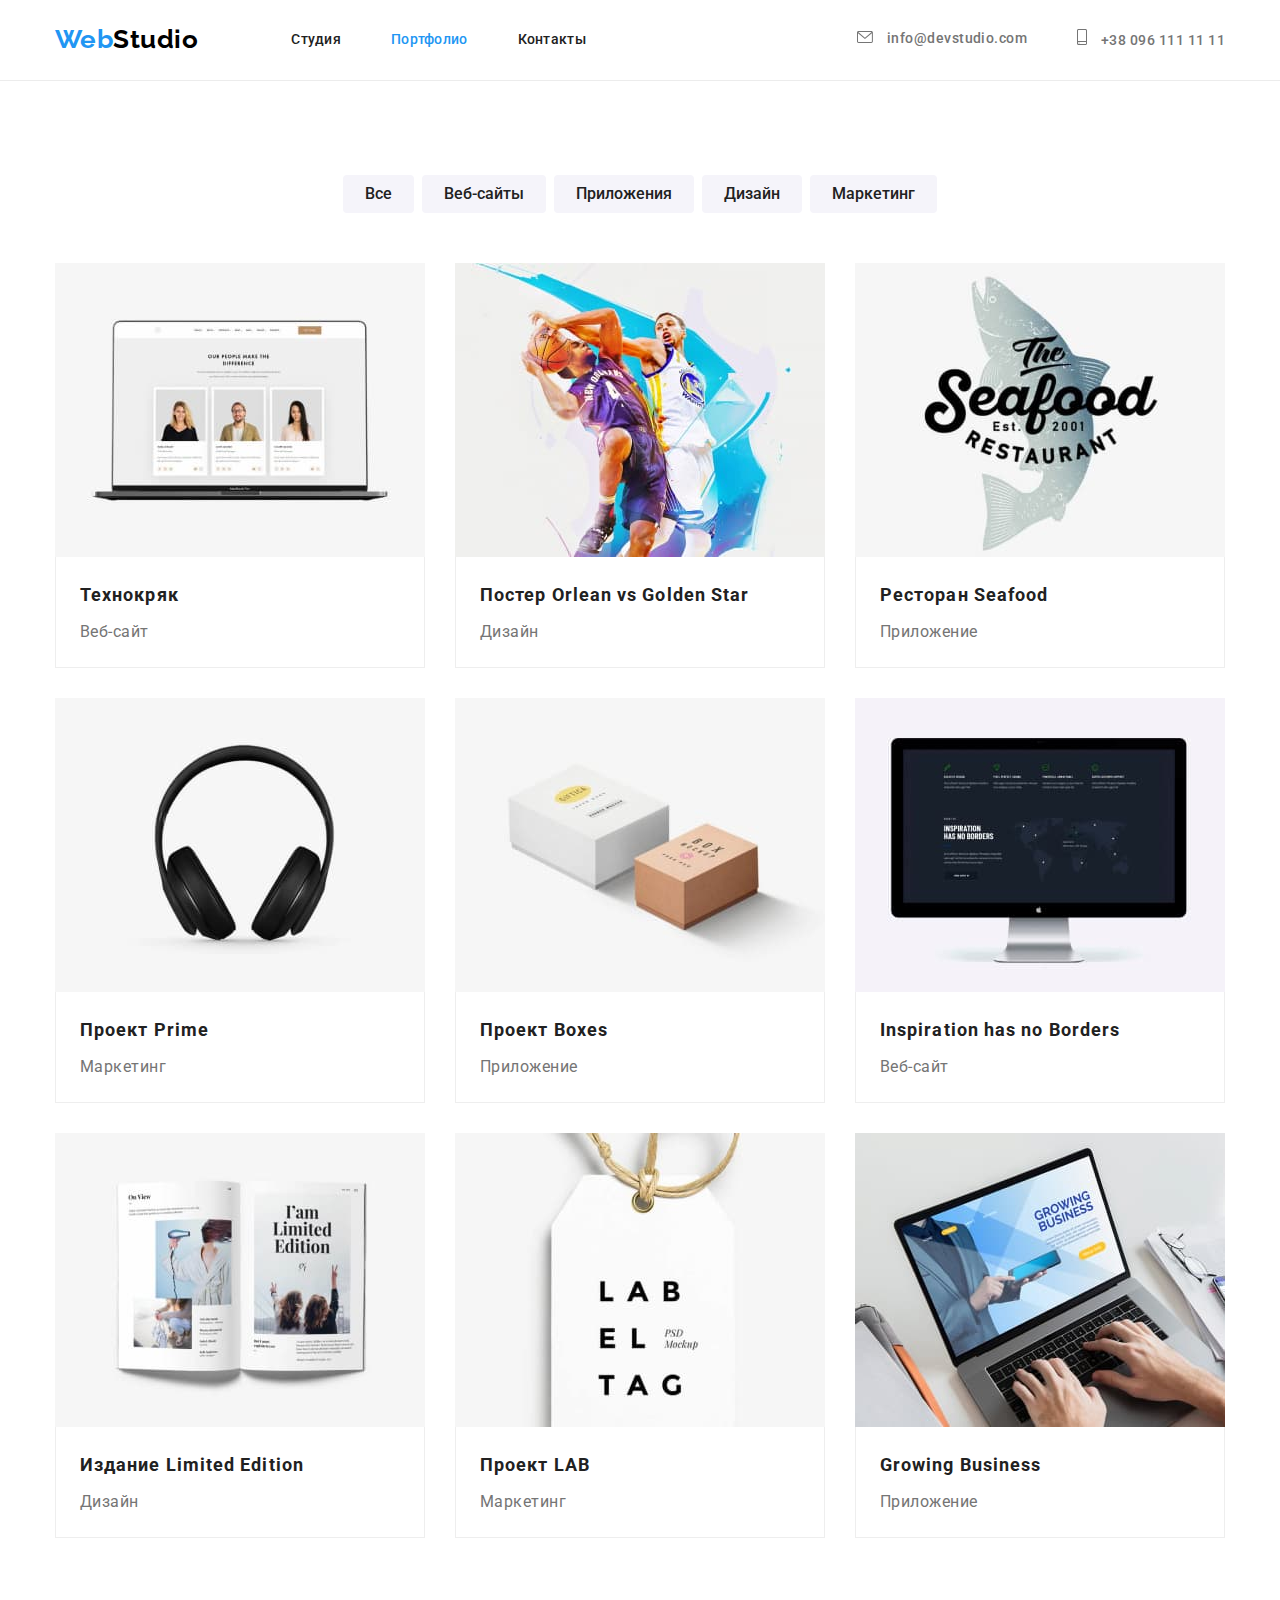
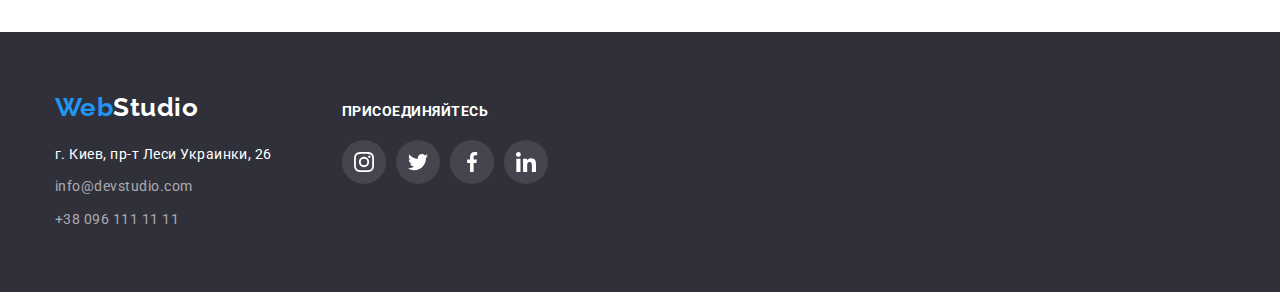
==== commit b49d3fa0: "убирает лишние дивы с иконок соцсетей" ====
--- a/portfolio.html
+++ b/portfolio.html
@@ -198,37 +198,36 @@
                 </address>
             </div>
             <div class="footer-part">
-                <h3 class="join-title">присоединяйтесь</h3>
+                <h3 class="footer-title">присоединяйтесь</h3>
                 <ul class="social-list list">
                     <li class="social-item">
                         <a class="social-icon-link" href="">
-                            <svg width=20 height=20 class="social-icon join">
+                            <svg width=20 height=20 class="social-icon footer-icon">
                                 <use href="./images/sprite.svg#icon-instagram"></use>
                             </svg>
                         </a>
                     </li>
                     <li class="social-item">
+                        <a class="social-icon-link " href="">
+                            <svg width=20 height=20 class=" social-icon  footer-icon">
+                                <use href="./images/sprite.svg#icon-twitter"></use>
+                            </svg>
+                        </a>
+                    </li>
+                    <li class="social-item">
                         <a class="social-icon-link" href="">
-                            <svg width=20 height=20 class="social-icon join">
-                                <use href="./images/sprite.svg#icon-twitter"></use>
+                            <svg width=20 height=20 class="social-icon footer-icon">
+                                <use href="./images/sprite.svg#icon-facebook"></use>
                             </svg>
                         </a>
                     </li>
                     <li class="social-item">
                         <a class="social-icon-link" href="">
-                            <svg width=20 height=20 class="social-icon join">
-                                <use href="./images/sprite.svg#icon-facebook"></use>
-                            </svg>
-                        </a>
-                    </li>
-                    <li class="social-item">
-                        <a class="social-icon-link" href="">
-                            <svg width=20 height=20 class="social-icon join">
+                            <svg width=20 height=20 class="social-icon footer-icon">
                                 <use href="./images/sprite.svg#icon-linkedin"></use>
                             </svg>
                         </a>
                     </li>
-                
                 </ul>
             </div>
         </div>
--- a/css/style.css
+++ b/css/style.css
@@ -83,6 +83,8 @@
   font-weight: 500;
   font-size: 14px;
   line-height: 1.14;
+  padding-top: 32px;
+  padding-bottom: 31px;
 }
 .addres-list :not(:first-child) {
   margin-left: 50px;
@@ -106,6 +108,8 @@
   line-height: 1.14;
   letter-spacing: 0.02em;
   text-decoration: none;
+  padding-top: 32px;
+  padding-bottom: 31px;
 }
 
 .link:hover {
@@ -136,6 +140,7 @@
 .hero-section {
   padding-top: 200px;
   padding-bottom: 200px;
+  margin: 0 auto;
 
   font-weight: 900;
   font-size: 44px;
@@ -397,7 +402,7 @@
 .position-of-team {
   font-size: 16px;
   line-height: 1.18;
-  margin-bottom: 16px;
+  margin: 0px;
 }
 .conteiner {
   box-sizing: border-box;
@@ -434,6 +439,7 @@
 .card-item {
   display: flex;
   flex-direction: column;
+  padding-bottom: 30px;
   background-color: var(--complementary-color);
   text-align: center;
   box-shadow: 0px 1px 3px rgba(0, 0, 0, 0.12), 0px 1px 1px rgba(0, 0, 0, 0.14),
@@ -442,7 +448,7 @@
 }
 .card-item-team {
   padding-top: 30px;
-  padding-bottom: 30px;
+  padding-bottom: 16px;
 }
 
 /* иконки в хедере */
@@ -509,8 +515,7 @@
   border-radius: 3px;
 }
 .clients-list {
-  display: flex;
-  flex-wrap: nowrap;
+  display: inline-flex;
 }
 .clients-list-item {
   width: calc(100%-5 * 30 / 6);
@@ -518,23 +523,32 @@
 
 .clients-list-item:not(:last-child) {
   margin-right: 30px;
+}
+
+.client-link {
+  display: flex;
 }
 
 .client-link:hover .client-icon {
   fill: var(--accent-color);
   border: 1px solid var(--accent-color);
 }
-
+.client-link:focus .client-icon {
+  fill: var(--accent-color);
+  border: 1px solid var(--accent-color);
+}
 /* иконки соцсети */
 
 .social-icon {
   fill: #afb1b8;
+  justify-content: center;
+  align-items: center;
 }
 .social-item {
   display: inline-flex;
 }
 .social-icon-link {
-  display: inline-flex;
+  display: flex;
   width: 44px;
   height: 44px;
   justify-content: center;
@@ -548,40 +562,33 @@
 
 .social-list {
   display: inline-flex;
-}
-.whole-social-icon {
-  display: flex;
-  width: 44px;
-  height: 44px;
   justify-content: center;
   align-items: center;
-  background-color: rgba(255, 255, 255, 0.1);
-  border-radius: 50%;
-}
-.social-icon-link:hover .whole-social-icon {
+}
+
+.social-icon-team:hover .social-icon {
+  fill: var(--complementary-color);
+}
+.social-icon-team:focus .social-icon {
+  fill: var(--complementary-color);
+}
+
+.social-icon-link:hover,
+.social-icon-link:focus {
   background-color: var(--accent-color);
 }
-.social-icon-link:hover .social-icon {
-  fill: var(--complementary-color);
-}
-
-.social-icon-link:focus .whole-social-icon {
-  background-color: var(--accent-color);
-}
-.social-icon-link:focus .social-icon {
-  fill: var(--complementary-color);
-}
 
 /* footer */
-.footer-part-title {
+
+.footer-title {
   margin-bottom: 20px;
   font-weight: 700;
   font-size: 14px;
   line-height: 1.14;
-  letter-spacing: 0.03em;
   text-transform: uppercase;
   color: var(--complementary-color);
 }
+
 .footer-wrap {
   display: flex;
   flex-wrap: nowrap;
